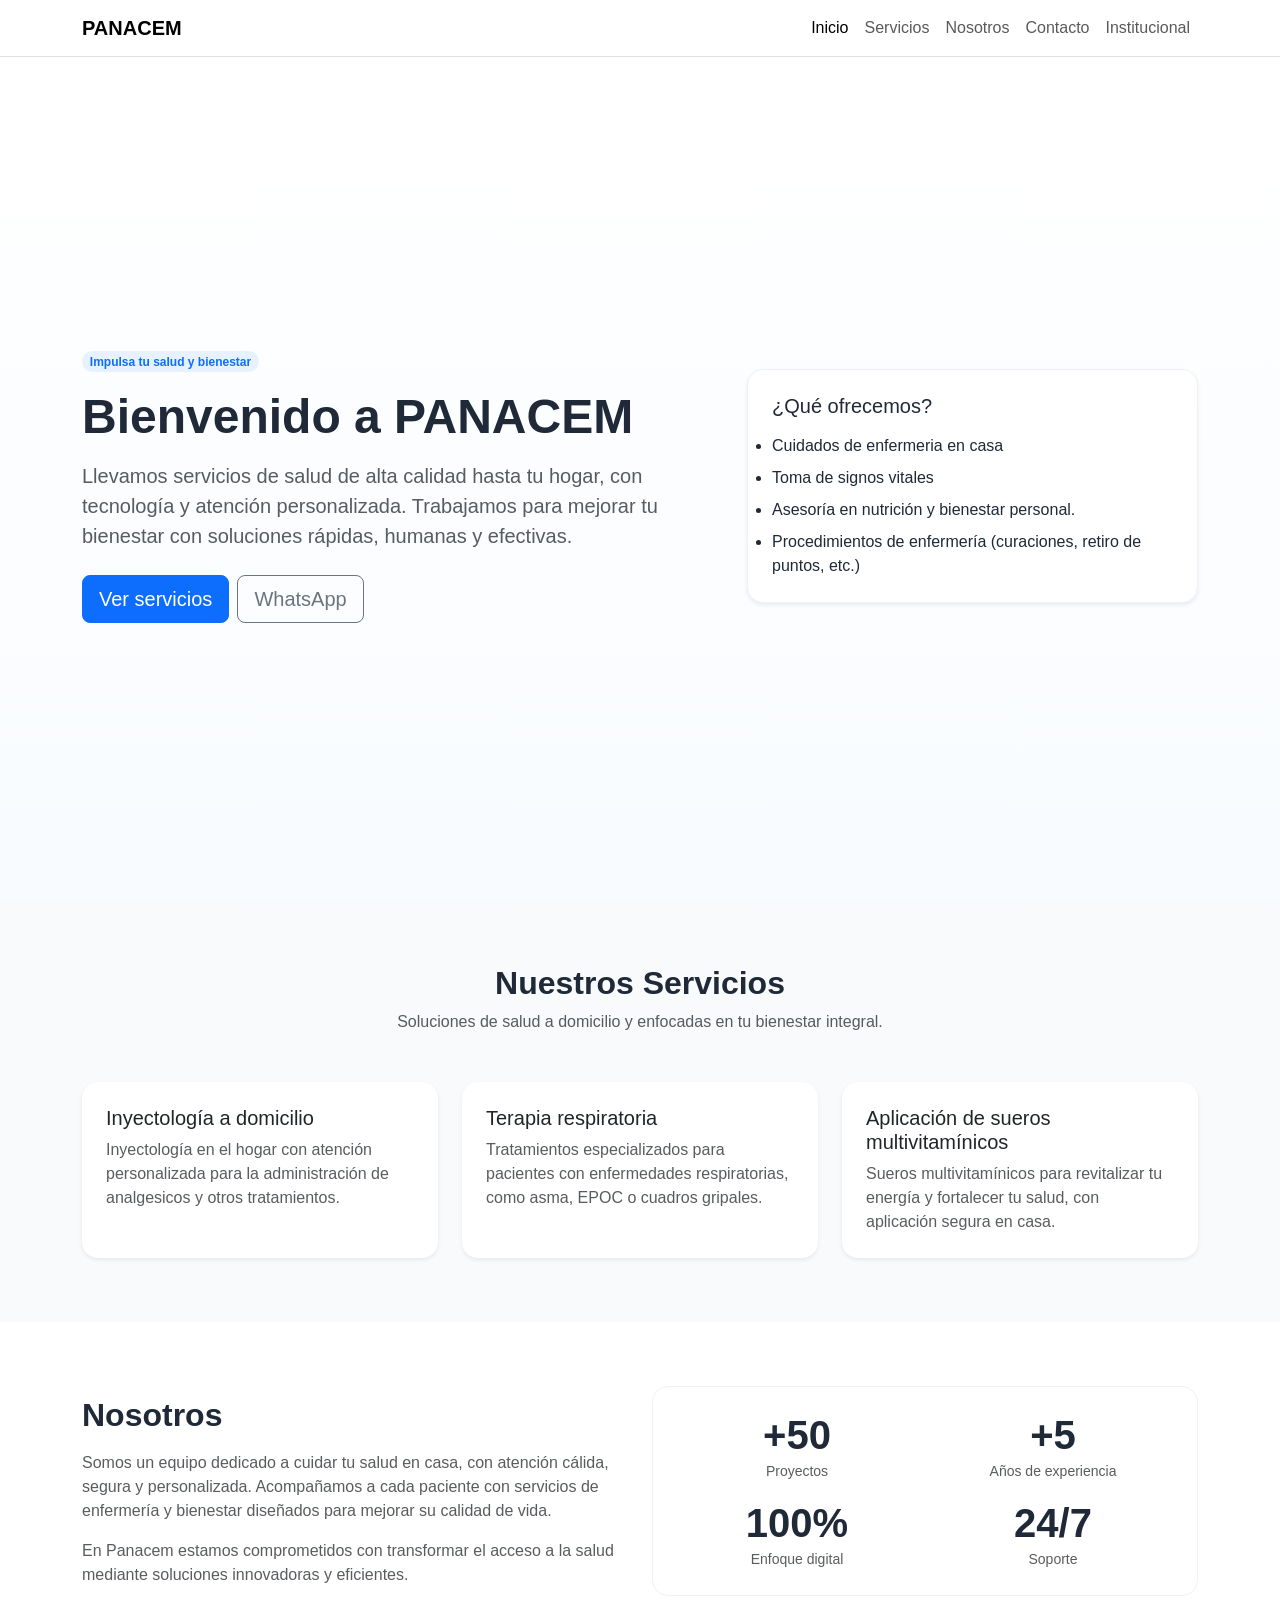
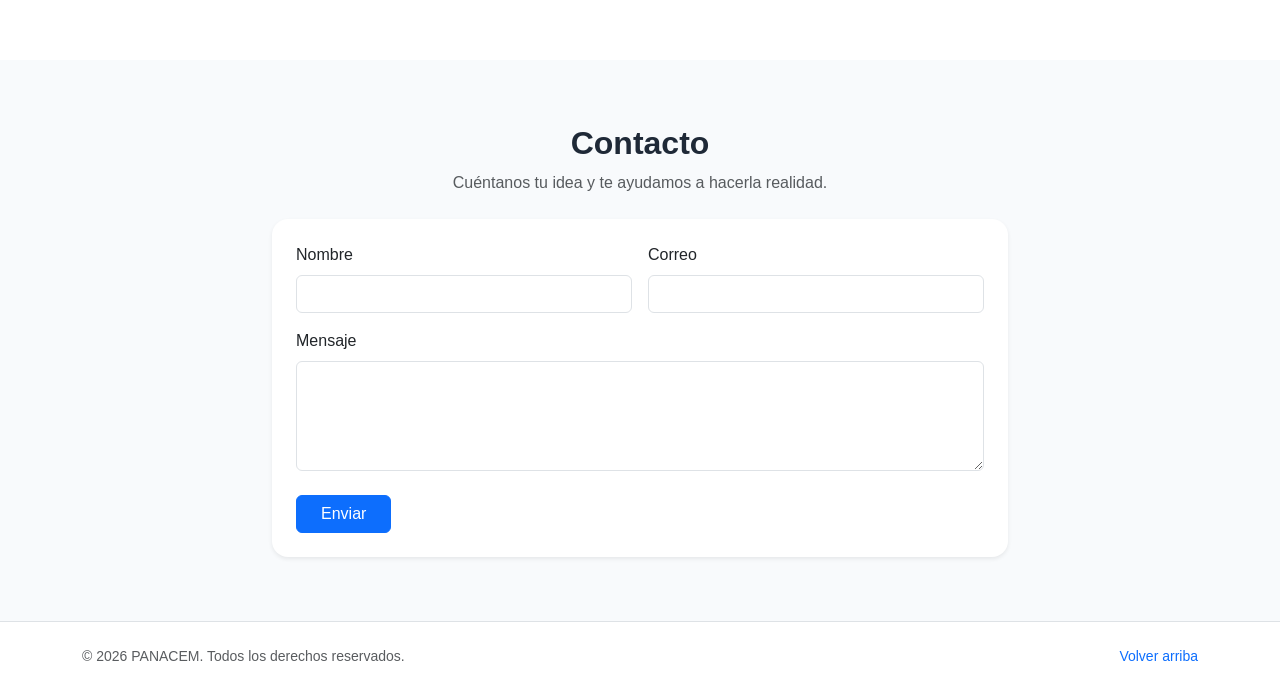
==== index.html @ 39c28c42 "Estructura y pagina institucional" ====
<!DOCTYPE html>
<html lang="es">
<head>
    <meta charset="UTF-8">
    <meta name="viewport" content="width=device-width, initial-scale=1.0">
    <meta name="description" content="Landing page oficial de PANACEM: soluciones digitales para potenciar tu negocio.">
    <title>PANACEM | Cultura del cuidado</title>

    <!-- Bootstrap CSS -->
    <link 
        href="https://cdn.jsdelivr.net/npm/bootstrap@5.3.3/dist/css/bootstrap.min.css" 
        rel="stylesheet">
    <link rel="stylesheet" href="css/styles.css">
</head>
<body data-bs-spy="scroll" data-bs-target="#mainNav" data-bs-offset="90" tabindex="0">

    <header>
        <nav id="mainNav" class="navbar navbar-expand-lg fixed-top navbar-light bg-white border-bottom">
            <div class="container">
                <a class="navbar-brand fw-bold" href="#inicio">PANACEM</a>
                <button class="navbar-toggler" type="button" data-bs-toggle="collapse" data-bs-target="#navbarContent" aria-controls="navbarContent" aria-expanded="false" aria-label="Abrir menú de navegación">
                    <span class="navbar-toggler-icon"></span>
                </button>
                <div class="collapse navbar-collapse" id="navbarContent">
                    <ul class="navbar-nav ms-auto mb-2 mb-lg-0">
                        <li class="nav-item"><a class="nav-link" href="#inicio">Inicio</a></li>
                        <li class="nav-item"><a class="nav-link" href="#servicios">Servicios</a></li>
                        <li class="nav-item"><a class="nav-link" href="#nosotros">Nosotros</a></li>
                        <li class="nav-item"><a class="nav-link" href="#contacto">Contacto</a></li>
                        <li class="nav-item"><a class="nav-link" href="institucional.html" target="_blank" rel="noopener">Institucional</a></li>
                    </ul>
                </div>
            </div>
        </nav>
    </header>

    <main>
        <section id="inicio" class="hero-section d-flex align-items-center">
            <div class="container">
                <div class="row align-items-center g-4">
                    <div class="col-lg-7">
                        <span class="badge rounded-pill badge-brand mb-3">Impulsa tu salud y bienestar</span>
                        <h1 class="display-5 fw-bold mb-3">Bienvenido a PANACEM</h1>
                        <p class="lead text-muted mb-4">Llevamos servicios de salud de alta calidad hasta tu hogar, con tecnología y atención personalizada. Trabajamos para mejorar tu bienestar con soluciones rápidas, humanas y efectivas.</p>
                        <div class="d-flex flex-wrap gap-2">
                            <a href="#servicios" class="btn btn-brand btn-lg">Ver servicios</a>
                            <a href="#contacto" class="btn btn-outline-secondary btn-lg">WhatsApp</a>
                        </div>
                    </div>
                    <div class="col-lg-5">
                        <div class="hero-card p-4 shadow-sm rounded-4 bg-white h-100">
                            <h2 class="h5 mb-3">¿Qué ofrecemos?</h2>
                            <ul class="list-group list-group-flush">
                                <li class="mb-2">Cuidados de enfermeria en casa</li>
                                <li class="mb-2">Toma de signos vitales</li>
                                <li class="mb-2">Asesoría en nutrición y bienestar personal.</li>
                                <li>Procedimientos de enfermería (curaciones, retiro de puntos, etc.)</li>
                            </ul>
                        </div>
                    </div>
                </div>
            </div>
        </section>

        <section id="servicios" class="py-5 section-bg">
            <div class="container py-3">
                <div class="text-center mb-5">
                    <h2 class="fw-bold">Nuestros Servicios</h2>
                    <p class="text-muted mb-0">Soluciones de salud a domicilio y enfocadas en tu bienestar integral.</p>
                </div>
                <div class="row g-4">
                    <div class="col-md-6 col-lg-4 reveal-item">
                        <article class="card h-100 border-0 shadow-sm rounded-4">
                            <div class="card-body p-4">
                                <h3 class="h5">Inyectología a domicilio</h3>
                                <p class="text-muted mb-0">Inyectología en el hogar con atención personalizada para la administración de analgesicos y otros tratamientos.</p>
                            </div>
                        </article>
                    </div>
                    <div class="col-md-6 col-lg-4 reveal-item">
                        <article class="card h-100 border-0 shadow-sm rounded-4">
                            <div class="card-body p-4">
                                <h3 class="h5">Terapia respiratoria</h3>
                                <p class="text-muted mb-0">Tratamientos especializados para pacientes con enfermedades respiratorias, como asma, EPOC o cuadros gripales.</p>
                            </div>
                        </article>
                    </div>
                    <div class="col-md-6 col-lg-4 reveal-item">
                        <article class="card h-100 border-0 shadow-sm rounded-4">
                            <div class="card-body p-4">
                                <h3 class="h5">Aplicación de sueros multivitamínicos</h3>
                                <p class="text-muted mb-0">Sueros multivitamínicos para revitalizar tu energía y fortalecer tu salud, con aplicación segura en casa.</p>
                            </div>
                        </article>
                    </div>
                </div>
            </div>
        </section>

        <section id="nosotros" class="py-5">
            <div class="container py-3">
                <div class="row g-4 align-items-center">
                    <div class="col-lg-6 reveal-item">
                        <h2 class="fw-bold mb-3">Nosotros</h2>
                        <p class="text-muted">Somos un equipo dedicado a cuidar tu salud en casa, con atención cálida, segura y personalizada. Acompañamos a cada paciente con servicios de enfermería y bienestar diseñados para mejorar su calidad de vida.</p>
                        <p class="text-muted mb-0">En Panacem estamos comprometidos con transformar el acceso a la salud mediante soluciones innovadoras y eficientes.</p>
                    </div>
                    <div class="col-lg-6 reveal-item">
                        <div class="about-box p-4 rounded-4">
                            <div class="row text-center g-3">
                                <div class="col-6">
                                    <p class="display-6 fw-bold mb-0">+50</p>
                                    <small class="text-muted">Proyectos</small>
                                </div>
                                <div class="col-6">
                                    <p class="display-6 fw-bold mb-0">+5</p>
                                    <small class="text-muted">Años de experiencia</small>
                                </div>
                                <div class="col-6">
                                    <p class="display-6 fw-bold mb-0">100%</p>
                                    <small class="text-muted">Enfoque digital</small>
                                </div>
                                <div class="col-6">
                                    <p class="display-6 fw-bold mb-0">24/7</p>
                                    <small class="text-muted">Soporte</small>
                                </div>
                            </div>
                        </div>
                    </div>
                </div>
            </div>
        </section>

        <section id="contacto" class="py-5 section-bg">
            <div class="container py-3">
                <div class="text-center mb-4">
                    <h2 class="fw-bold">Contacto</h2>
                    <p class="text-muted mb-0">Cuéntanos tu idea y te ayudamos a hacerla realidad.</p>
                </div>
                <div class="row justify-content-center">
                    <div class="col-lg-8">
                        <form id="contactForm" class="card border-0 shadow-sm rounded-4 p-4" novalidate>
                            <div class="row g-3">
                                <div class="col-md-6">
                                    <label for="nombre" class="form-label">Nombre</label>
                                    <input type="text" class="form-control" id="nombre" name="nombre" required>
                                    <div class="invalid-feedback">Ingresa tu nombre.</div>
                                </div>
                                <div class="col-md-6">
                                    <label for="email" class="form-label">Correo</label>
                                    <input type="email" class="form-control" id="email" name="email" required>
                                    <div class="invalid-feedback">Ingresa un correo válido.</div>
                                </div>
                                <div class="col-12">
                                    <label for="mensaje" class="form-label">Mensaje</label>
                                    <textarea class="form-control" id="mensaje" name="mensaje" rows="4" required></textarea>
                                    <div class="invalid-feedback">Escribe tu mensaje.</div>
                                </div>
                            </div>
                            <div class="mt-4 d-flex justify-content-between align-items-center flex-wrap gap-2">
                                <button type="submit" class="btn btn-brand px-4">Enviar</button>
                                <span id="formStatus" class="small text-success" aria-live="polite"></span>
                            </div>
                        </form>
                    </div>
                </div>
            </div>
        </section>
    </main>

    <footer class="py-4 border-top bg-white">
        <div class="container d-flex justify-content-between align-items-center flex-wrap gap-2">
            <p class="mb-0 small text-muted">© <span id="currentYear"></span> PANACEM. Todos los derechos reservados.</p>
            <a href="#inicio" class="small text-decoration-none">Volver arriba</a>
        </div>
    </footer>

    <!-- Bootstrap JS -->
    <script 
        src="https://cdn.jsdelivr.net/npm/bootstrap@5.3.3/dist/js/bootstrap.bundle.min.js">
    </script>
    <script src="js/main.js"></script>
</body>
</html>
---- css/styles.css ----
:root {
    --brand-color: #0d6efd;
    --brand-soft: #e7f1ff;
    --section-bg: #f8fafc;
}

html {
    scroll-behavior: smooth;
}

body {
    font-family: "Segoe UI", Tahoma, Geneva, Verdana, sans-serif;
    color: #1f2937;
}

main {
    margin-top: 72px;
}

.navbar {
    transition: box-shadow 0.25s ease;
}

.navbar.scrolled {
    box-shadow: 0 6px 20px rgba(0, 0, 0, 0.08);
}

.hero-section {
    min-height: calc(100vh - 72px);
    padding: 4rem 0;
    background: linear-gradient(180deg, #ffffff 0%, #f8fbff 100%);
}

.badge-brand {
    background-color: var(--brand-soft);
    color: var(--brand-color);
    font-weight: 600;
}

.btn-brand {
    background-color: var(--brand-color);
    border-color: var(--brand-color);
    color: #fff;
}

.btn-brand:hover,
.btn-brand:focus {
    background-color: #0b5ed7;
    border-color: #0b5ed7;
    color: #fff;
}

.hero-card {
    border: 1px solid #eef2f7;
}

.section-bg {
    background-color: var(--section-bg);
}

.about-box {
    background-color: #fff;
    border: 1px solid #eef2f7;
}

.reveal-item {
    opacity: 0;
    transform: translateY(20px);
    transition: opacity 0.5s ease, transform 0.5s ease;
}

.reveal-item.is-visible {
    opacity: 1;
    transform: translateY(0);
}

@media (max-width: 991.98px) {
    main {
        margin-top: 66px;
    }

    .hero-section {
        min-height: auto;
        padding: 3rem 0;
    }
}

@media (max-width: 575.98px) {
    .display-5 {
        font-size: 2rem;
    }
}
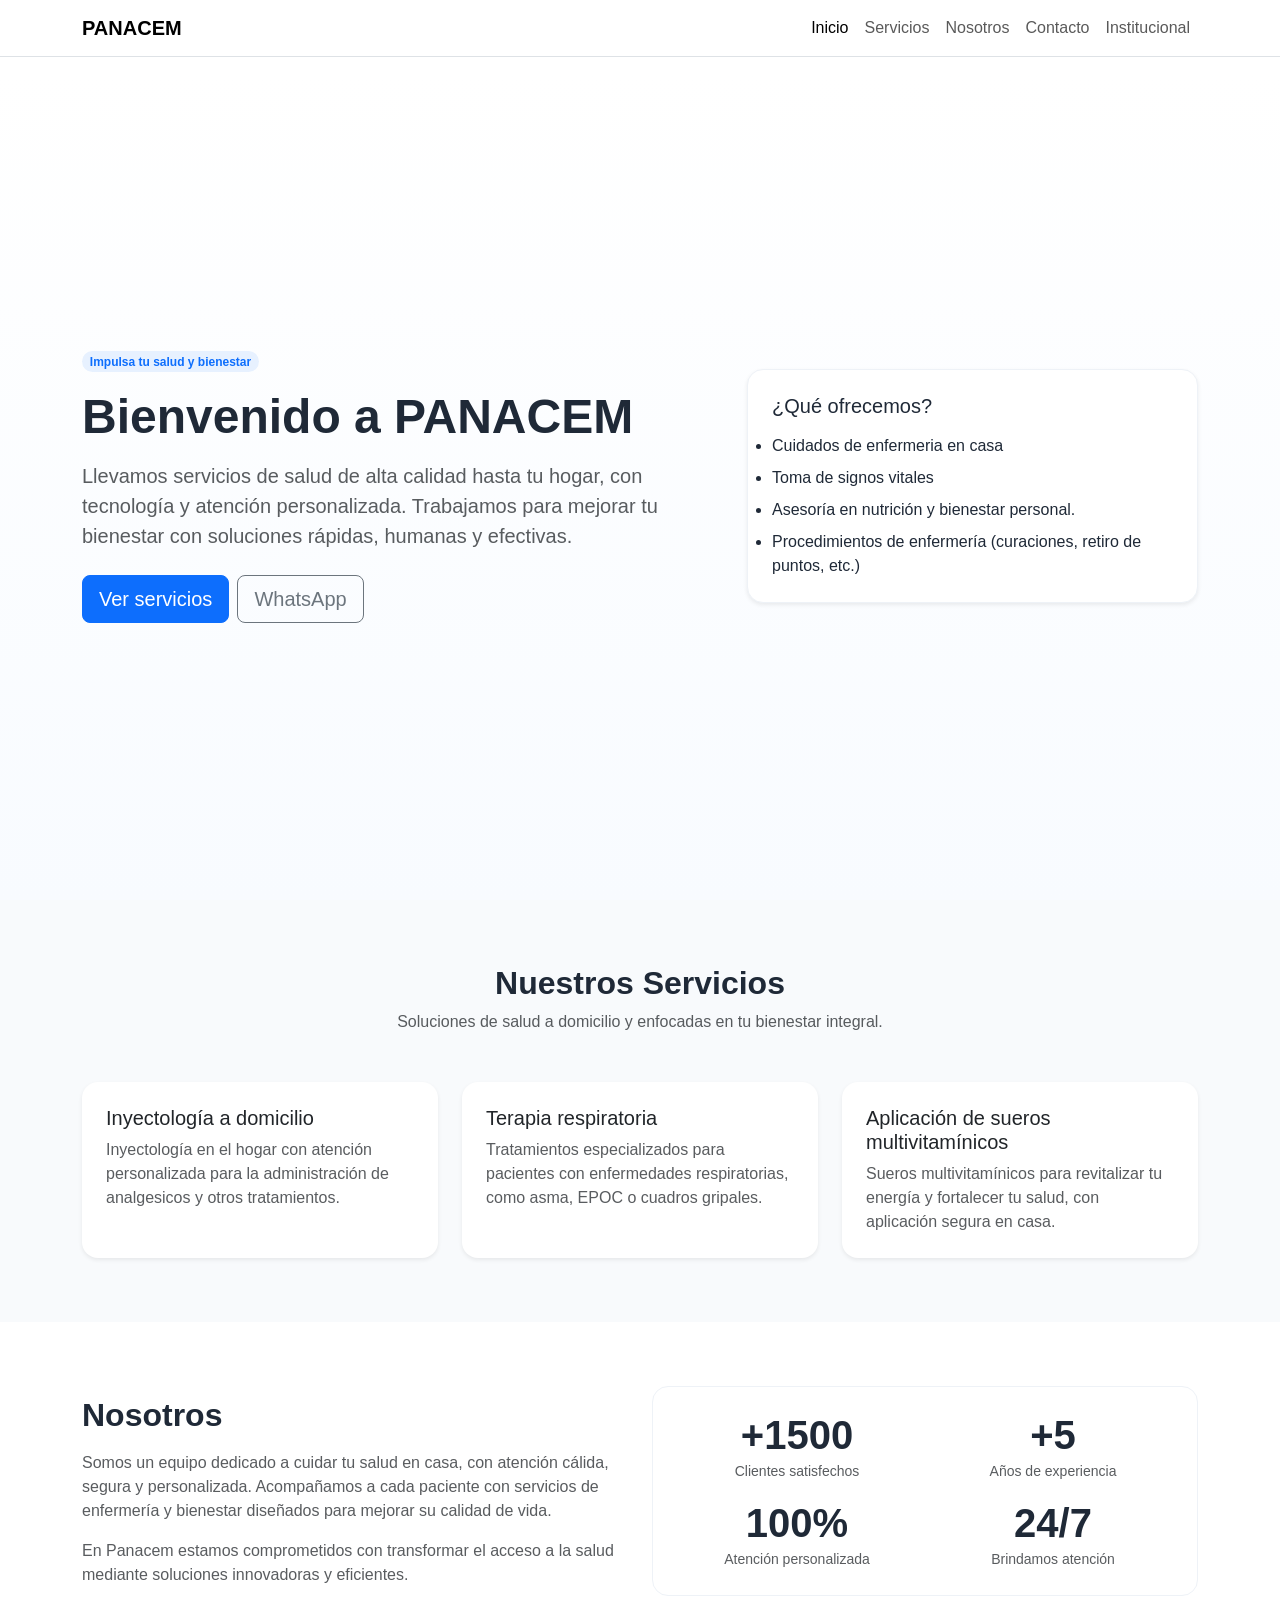
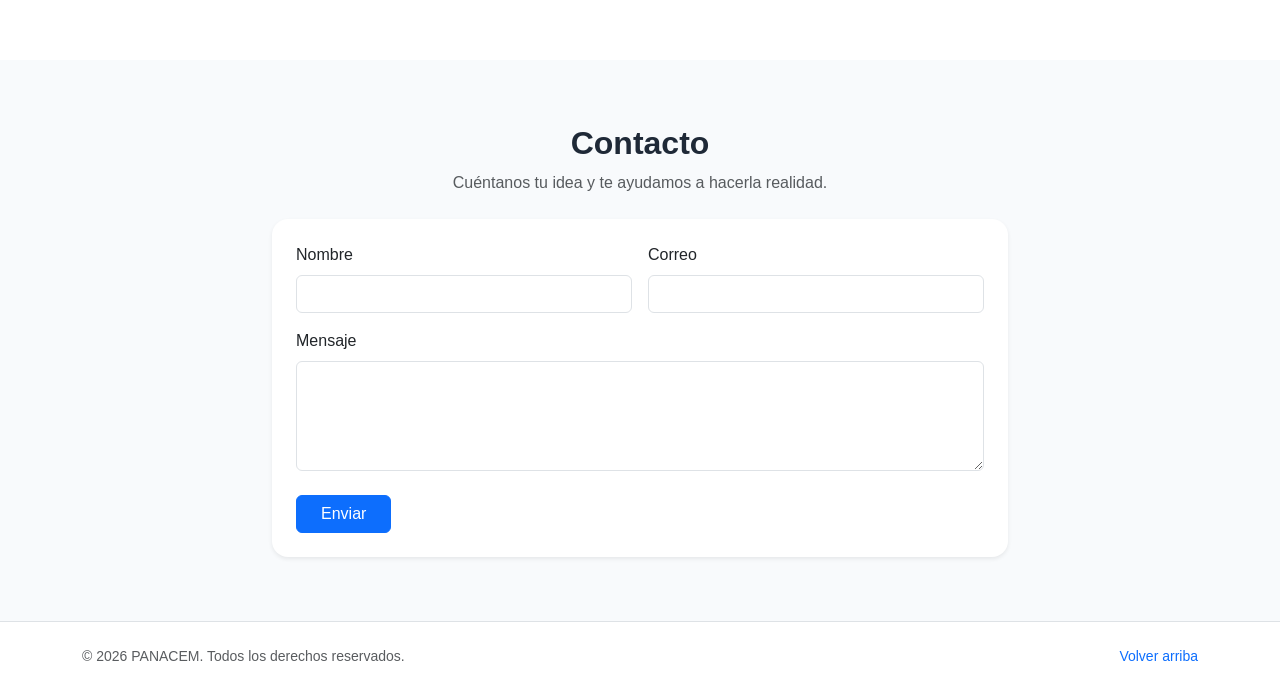
==== commit 3366a23c: "Version control: git" ====
--- a/index.html
+++ b/index.html
@@ -109,8 +109,8 @@
                         <div class="about-box p-4 rounded-4">
                             <div class="row text-center g-3">
                                 <div class="col-6">
-                                    <p class="display-6 fw-bold mb-0">+50</p>
-                                    <small class="text-muted">Proyectos</small>
+                                    <p class="display-6 fw-bold mb-0">+1500</p>
+                                    <small class="text-muted">Clientes satisfechos</small>
                                 </div>
                                 <div class="col-6">
                                     <p class="display-6 fw-bold mb-0">+5</p>
@@ -118,11 +118,11 @@
                                 </div>
                                 <div class="col-6">
                                     <p class="display-6 fw-bold mb-0">100%</p>
-                                    <small class="text-muted">Enfoque digital</small>
+                                    <small class="text-muted">Atención personalizada</small>
                                 </div>
                                 <div class="col-6">
                                     <p class="display-6 fw-bold mb-0">24/7</p>
-                                    <small class="text-muted">Soporte</small>
+                                    <small class="text-muted">Brindamos atención</small>
                                 </div>
                             </div>
                         </div>
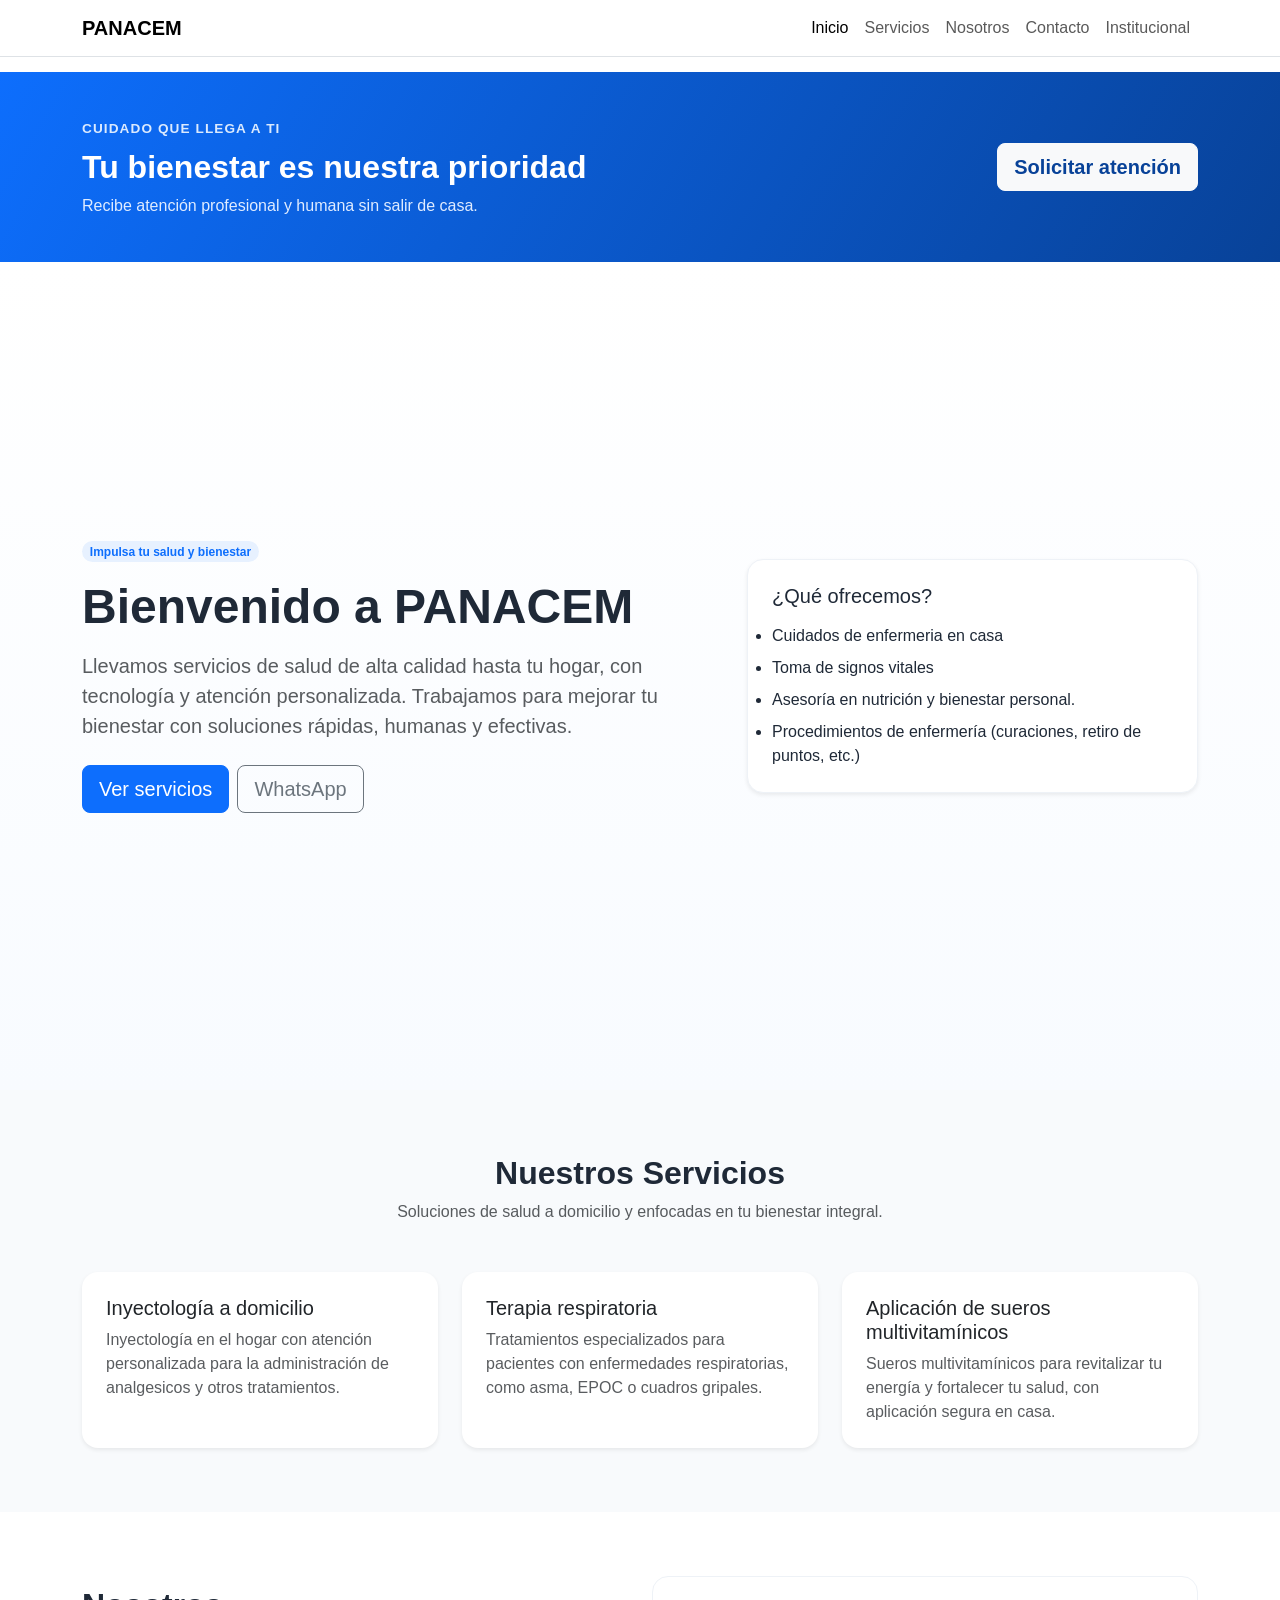
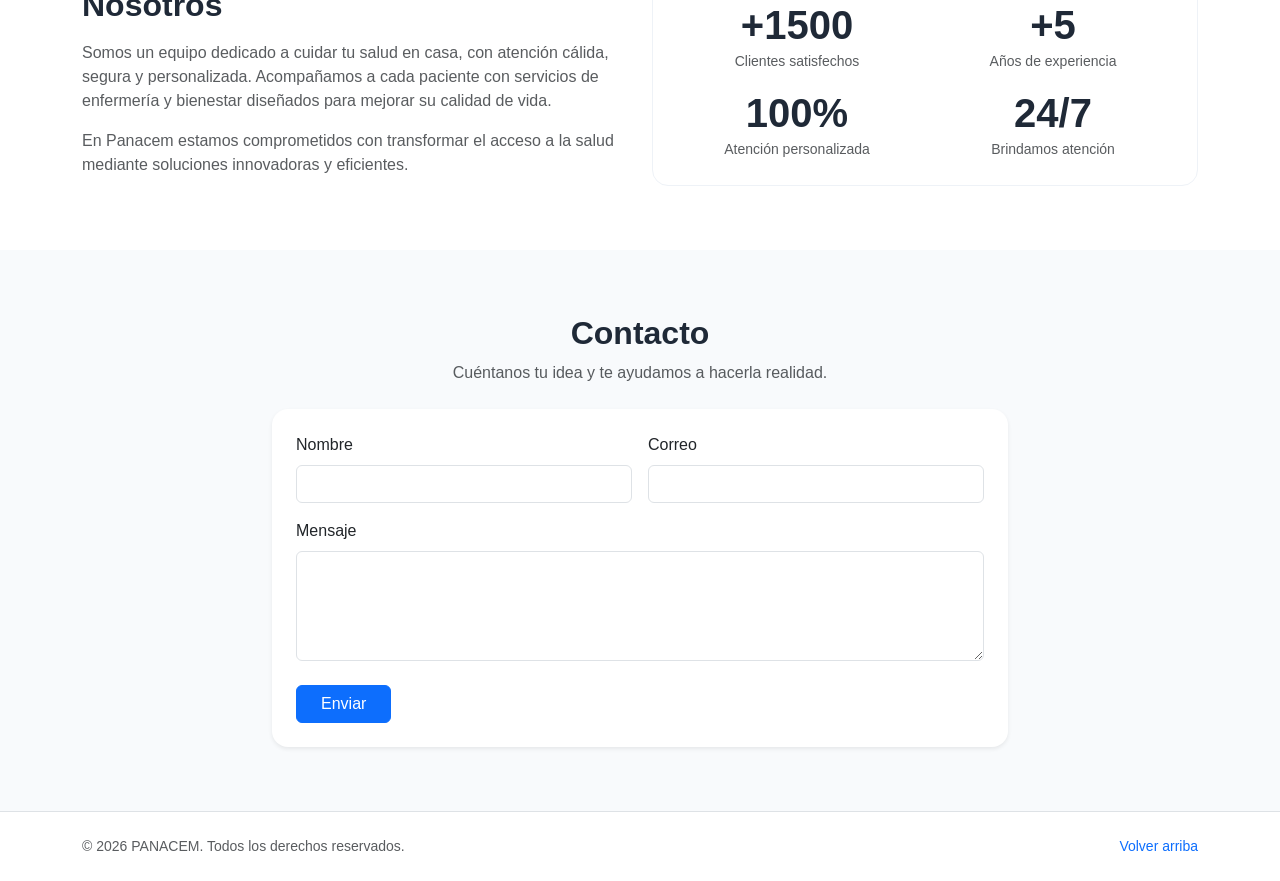
==== commit 91c4773f: "Creacion de banner principal" ====
--- a/index.html
+++ b/index.html
@@ -35,6 +35,19 @@
     </header>
 
     <main>
+        <section class="banner-section" aria-labelledby="banner-title">
+            <div class="container">
+                <div class="banner-content">
+                    <div>
+                        <span class="banner-eyebrow">Cuidado que llega a ti</span>
+                        <h2 id="banner-title" class="h2 fw-bold mb-2">Tu bienestar es nuestra prioridad</h2>
+                        <p class="mb-0">Recibe atención profesional y humana sin salir de casa.</p>
+                    </div>
+                    <a href="#contacto" class="btn btn-light btn-lg">Solicitar atención</a>
+                </div>
+            </div>
+        </section>
+
         <section id="inicio" class="hero-section d-flex align-items-center">
             <div class="container">
                 <div class="row align-items-center g-4">
--- a/css/styles.css
+++ b/css/styles.css
@@ -15,6 +15,40 @@
 
 main {
     margin-top: 72px;
+}
+
+.banner-section {
+    color: #fff;
+    background: linear-gradient(120deg, #0d6efd 0%, #084298 100%);
+}
+
+.banner-content {
+    display: flex;
+    align-items: center;
+    justify-content: space-between;
+    gap: 2rem;
+    min-height: 190px;
+    padding: 2.5rem 0;
+}
+
+.banner-eyebrow {
+    display: inline-block;
+    margin-bottom: 0.5rem;
+    color: #dbeafe;
+    font-size: 0.85rem;
+    font-weight: 700;
+    letter-spacing: 0.08em;
+    text-transform: uppercase;
+}
+
+.banner-content p {
+    color: #e0ecff;
+}
+
+.banner-content .btn {
+    flex-shrink: 0;
+    color: #084298;
+    font-weight: 600;
 }
 
 .navbar {
@@ -79,6 +113,10 @@
         margin-top: 66px;
     }
 
+    .banner-content {
+        min-height: 170px;
+    }
+
     .hero-section {
         min-height: auto;
         padding: 3rem 0;
@@ -86,6 +124,17 @@
 }
 
 @media (max-width: 575.98px) {
+    .banner-content {
+        align-items: flex-start;
+        flex-direction: column;
+        gap: 1.25rem;
+        padding: 2rem 0;
+    }
+
+    .banner-content .btn {
+        width: 100%;
+    }
+
     .display-5 {
         font-size: 2rem;
     }
